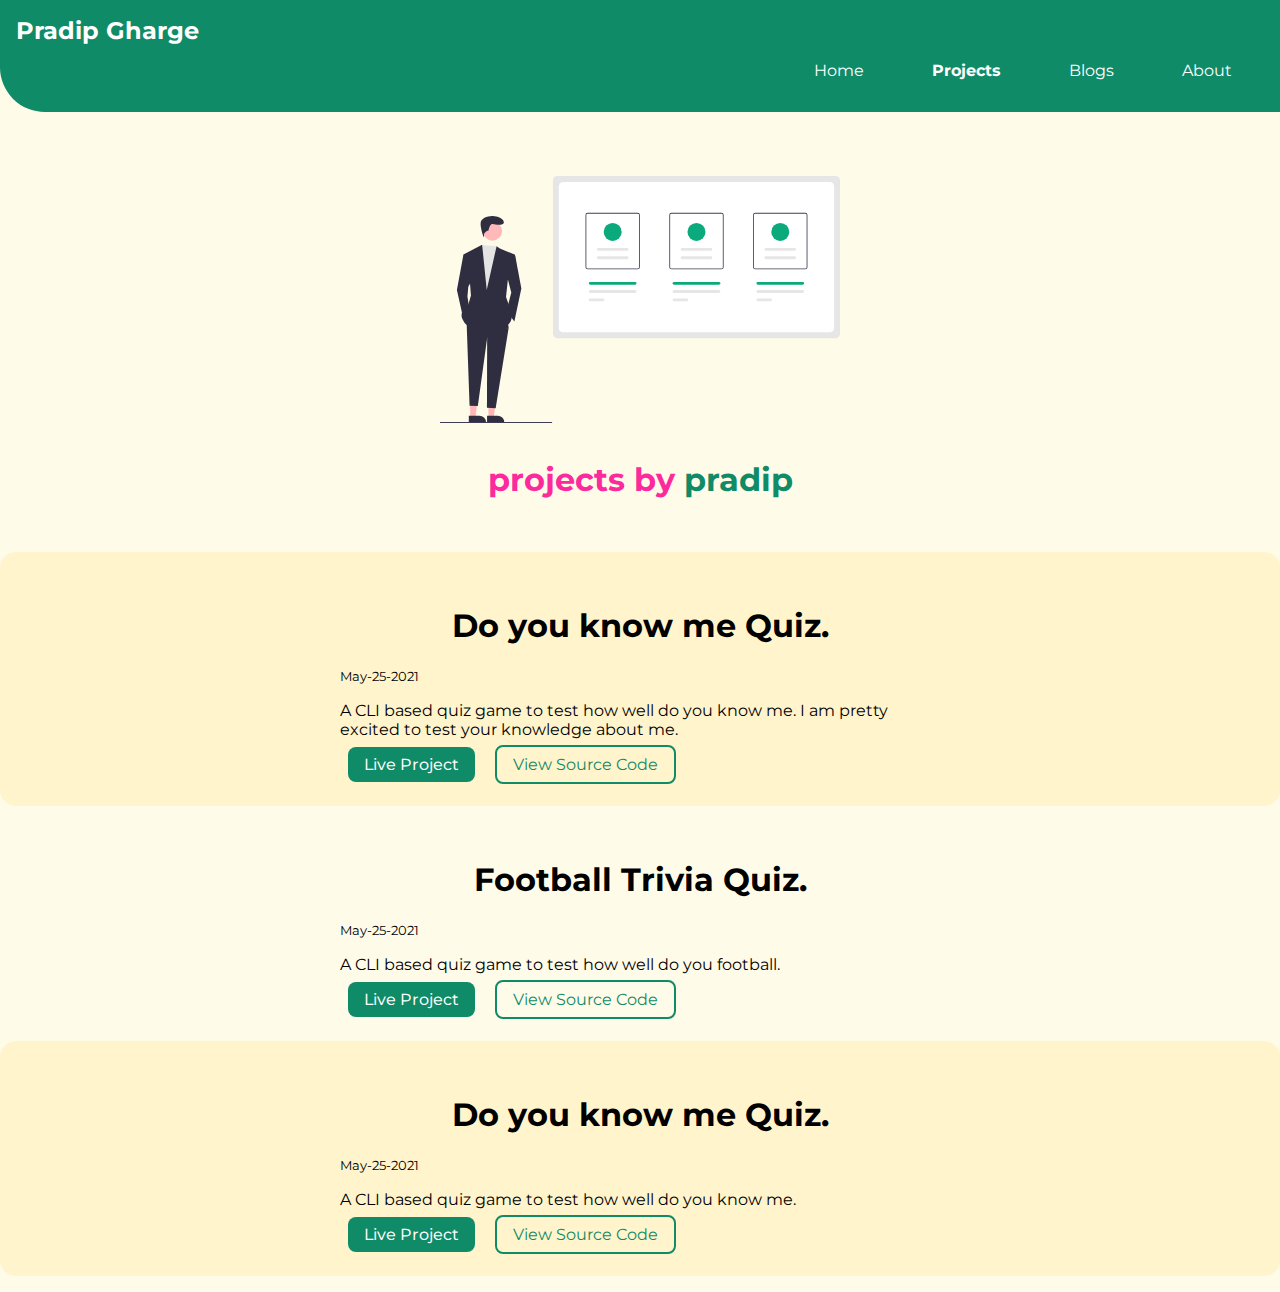
==== projects.html @ 001ed4c3 "fix: minor bug" ====
<!DOCTYPE html>
<html lang="en">

<head>
    <meta charset="UTF-8">
    <meta http-equiv="X-UA-Compatible" content="IE=edge">
    <meta name="viewport" content="width=device-width, initial-scale=1.0">
    <title>Projects | pradip-gharge</title>
    <link href="styles.css" rel="stylesheet">
</head>

<body>
    <nav class="navigation container-fluid ">
        <div class="nav-brand">Pradip Gharge</div>

        <ul class="list-non-bullet nav-pills">
            <li class="list-item-inline">
                <a class="link" href="/">Home</a>
            </li>

            <li class="list-item-inline">
                <a class="link link-active" href="/projects.html">Projects</a>
            </li>

            <li class="list-item-inline">
                <a class="link" href="/blogs.html">Blogs</a>
            </li>

            <li class="list-item-inline">
                <a class="link" href="/about-me.html">About</a>
            </li>


        </ul>

    </nav>

    <header class="hero ">

        <img class="hero-img" src="/images/projects.svg" />
        <h1 class="hero-heading">projects by <span class="heading-inverted">pradip</span></h1>

    </header>

    <ul class="ul list-non-bullet">
        <li class="section grey">
            <div class="container-center">
                <h1>Do you know me Quiz.</h1>
                <small>May-25-2021</small>
                <p>A CLI based quiz game to test how well do you know me. I am pretty excited to test your knowledge about me.</p>
                <a class="link link-primary" href="https://replit.com/@pradipgharge24/neog-markOne-Do-you-know-me-quiz#index.js?embed=1&output=1">Live Project</a>
                <a class="link link-secondary" href="https://github.com/pradipgharge/neogcamp-markOne-Do-You-Know-Me-Quiz">View Source Code</a>
            </div>
        </li>

        <li class="section">
            <div class="container-center">
                <h1>Football Trivia Quiz.</h1>
                <small>May-25-2021</small>
                <p>A CLI based quiz game to test how well do you football.</p>
                <a class="link link-primary" href="https://replit.com/@pradipgharge24/neog-markTwo-football-trivia-quiz-6#index.js?embed=1&output=1">Live Project</a>
                <a class="link link-secondary" href="https://github.com/pradipgharge/neogcamp-markTwo-football-Quiz">View Source Code</a>
            </div>

        </li>

        <li class="section grey">
            <div class="container-center">
                <h1>Do you know me Quiz.</h1>
                <small>May-25-2021</small>
                <p>A CLI based quiz game to test how well do you know me.</p>
                <a class="link link-primary" href="https://replit.com/@pradipgharge24">Live Project</a>
                <a class="link link-secondary" href="https://github.com/pradipgharge">View Source Code</a>
            </div>
        </li>
        <ul>


</body>

</html>
---- styles.css ----
@import url('https://fonts.googleapis.com/css2?family=Montserrat:wght@400;700&display=swap');

:root {
  --primary-color: #0f8b68;
  --pretty-pink: #fc2a9d;
  --good-grey: #fff4cc;
}


body {
  margin: 0px;
  font-family: 'Montserrat', sans-serif;
  background-color: #fffbe9;
}


hr {
  margin: 2rem 0rem;
}


/* container */
.container-fluid {
  padding: 0rem 1rem;
}

.container-center {
  max-width: 600px;
  margin: auto;
}

/* links */
.link {
    text-decoration: none;
    padding: 0.5rem 1rem;
    margin: 0 0.5rem;
  
  }
  
  .link-primary {
    background-color: var(--primary-color);
    border-radius: 0.5rem;
    color: white;
    font-weight: 450;
  
  }
  
  .link-secondary {
    color: var(--primary-color);
    border: 2px solid var(--primary-color);
    border-radius: 0.5rem;
  }
  
  /* lists  */
  .list-non-bullet {
    list-style: none;
  }
  
  .list-item-inline {
    display: inline;
    padding: 0rem 0.5rem;
  
  }
  
  .ul {
    padding-inline-start: 0;
  }
  
  /* navigation */
  .navigation {
    background-color: var(--primary-color);
    color: white;
    padding: 1rem;
    border-bottom-left-radius: 2.8rem;
  }
  
  .navigation .nav-brand {
    font-weight: bold;
    font-size: 1.5rem;
  }
  
  .navigation .nav-pills {
    text-align: right;
  
  }
  
  .navigation .link {
    color: white;
  }
  
  .navigation .link-active {
    font-weight: bold;
  }
  
  /* header */
  .hero {
    padding: 1rem;
  }
  
  .hero-img {
    max-width: 400px;
    padding-top: 3rem;
    display: block;
    margin: auto;
  }
  
  .hero-heading {
    padding-top: 1rem;
    color: var(--pretty-pink);
    text-align: center;
  }
  
  .hero-heading .heading-inverted {
    color: var(--primary-color);
  }
  
  /* section */
.section {
    padding:2rem;
  }
  
  .section h1 {
    text-align: center;
  
  }
  
  .grey {
    background-color: var(--good-grey);
    border-top-left-radius:1rem;
    border-top-right-radius:1rem;
    border-bottom-left-radius:1rem;
    border-bottom-right-radius:1rem;
  }
  
  /* footer */
  .footer {
    background-color: var(--primary-color);
    margin-top: 4rem;
    padding: 2rem 1rem;
    text-align: center;
    color: white;
    border-top-right-radius: 1.5rem;
  }
  
  .footer-header {
    font-weight: bold;
    font-size: large;
  }
  
  .footer .link {
    color: white;
  }
  
  .footer ul {
    padding-inline-start: 0px;
  }
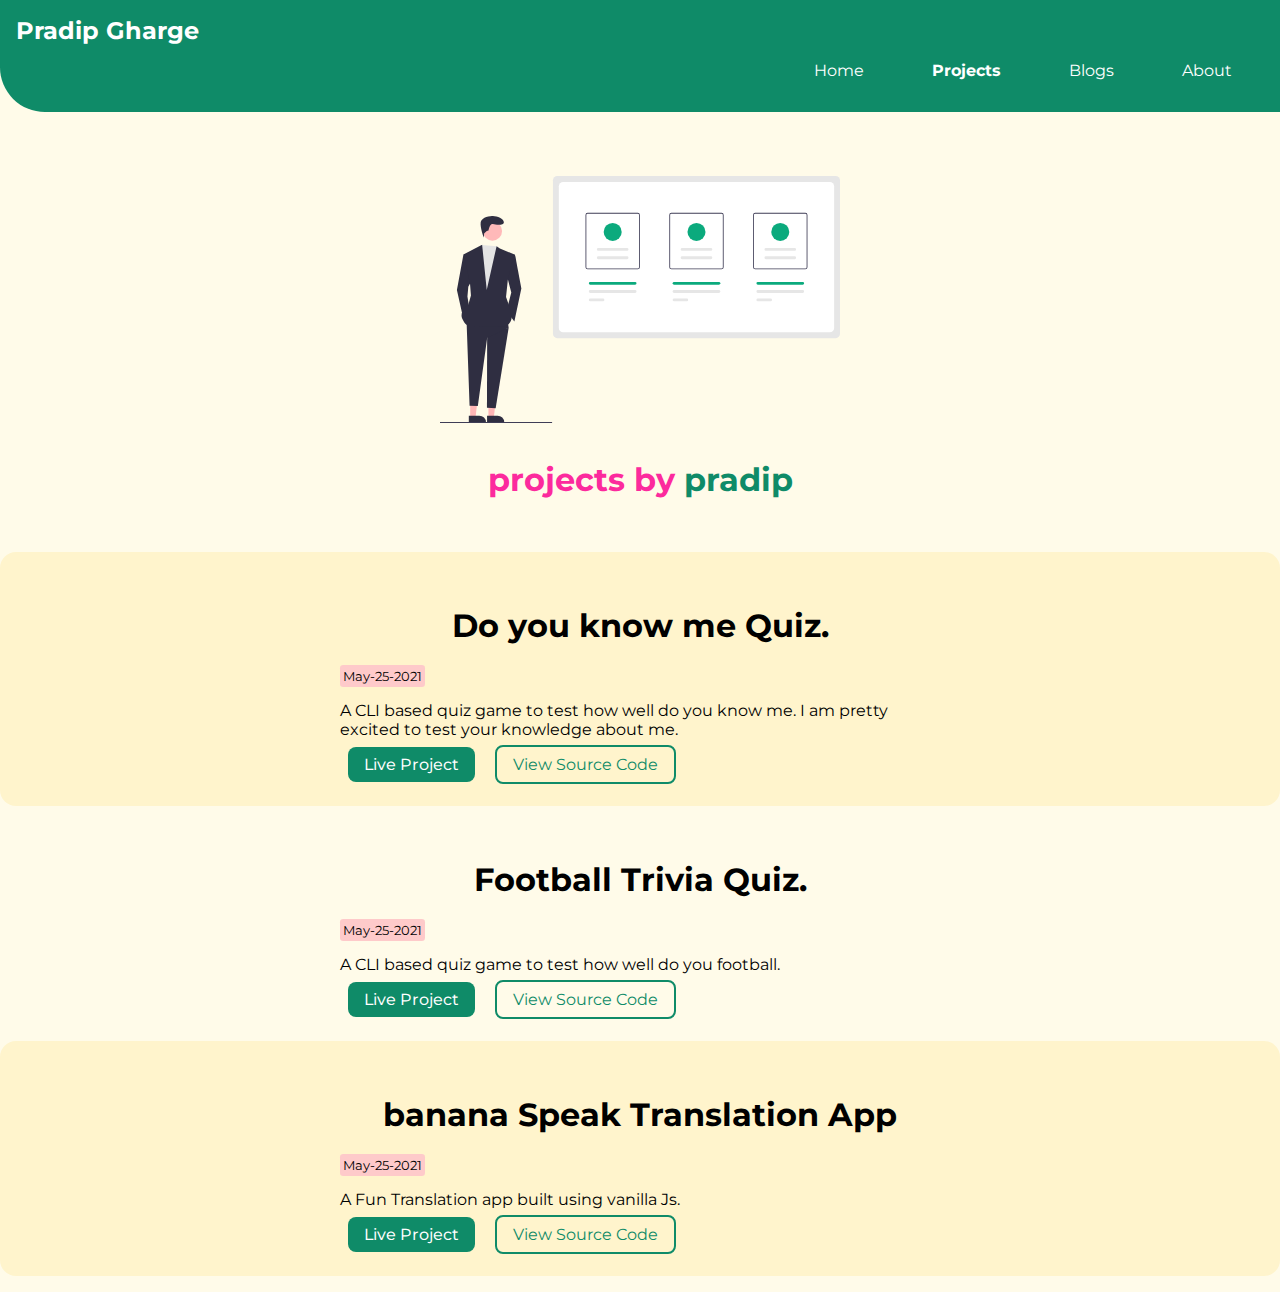
==== commit ddd01e15: "style: project date" ====
--- a/projects.html
+++ b/projects.html
@@ -46,7 +46,7 @@
         <li class="section grey">
             <div class="container-center">
                 <h1>Do you know me Quiz.</h1>
-                <small>May-25-2021</small>
+                <small id="project-date">May-25-2021</small>
                 <p>A CLI based quiz game to test how well do you know me. I am pretty excited to test your knowledge about me.</p>
                 <a class="link link-primary" href="https://replit.com/@pradipgharge24/neog-markOne-Do-you-know-me-quiz#index.js?embed=1&output=1">Live Project</a>
                 <a class="link link-secondary" href="https://github.com/pradipgharge/neogcamp-markOne-Do-You-Know-Me-Quiz">View Source Code</a>
@@ -56,7 +56,7 @@
         <li class="section">
             <div class="container-center">
                 <h1>Football Trivia Quiz.</h1>
-                <small>May-25-2021</small>
+                <small id="project-date">May-25-2021</small>
                 <p>A CLI based quiz game to test how well do you football.</p>
                 <a class="link link-primary" href="https://replit.com/@pradipgharge24/neog-markTwo-football-trivia-quiz-6#index.js?embed=1&output=1">Live Project</a>
                 <a class="link link-secondary" href="https://github.com/pradipgharge/neogcamp-markTwo-football-Quiz">View Source Code</a>
@@ -66,11 +66,11 @@
 
         <li class="section grey">
             <div class="container-center">
-                <h1>Do you know me Quiz.</h1>
-                <small>May-25-2021</small>
-                <p>A CLI based quiz game to test how well do you know me.</p>
-                <a class="link link-primary" href="https://replit.com/@pradipgharge24">Live Project</a>
-                <a class="link link-secondary" href="https://github.com/pradipgharge">View Source Code</a>
+                <h1>banana Speak Translation App</h1>
+                <small id="project-date">May-25-2021</small>
+                <p>A Fun Translation app built using vanilla Js.</p>
+                <a class="link link-primary" href="https://speak-bananaa.netlify.app/">Live Project</a>
+                <a class="link link-secondary" href="https://github.com/pradipgharge/neogcamp-bananaSpeak">View Source Code</a>
             </div>
         </li>
         <ul>
--- a/styles.css
+++ b/styles.css
@@ -131,6 +131,12 @@
     border-bottom-left-radius:1rem;
     border-bottom-right-radius:1rem;
   }
+
+  #project-date{
+    padding:0.2rem;
+    background-color:#FECACA;
+    border-radius:0.2rem;
+  }
   
   /* footer */
   .footer {
